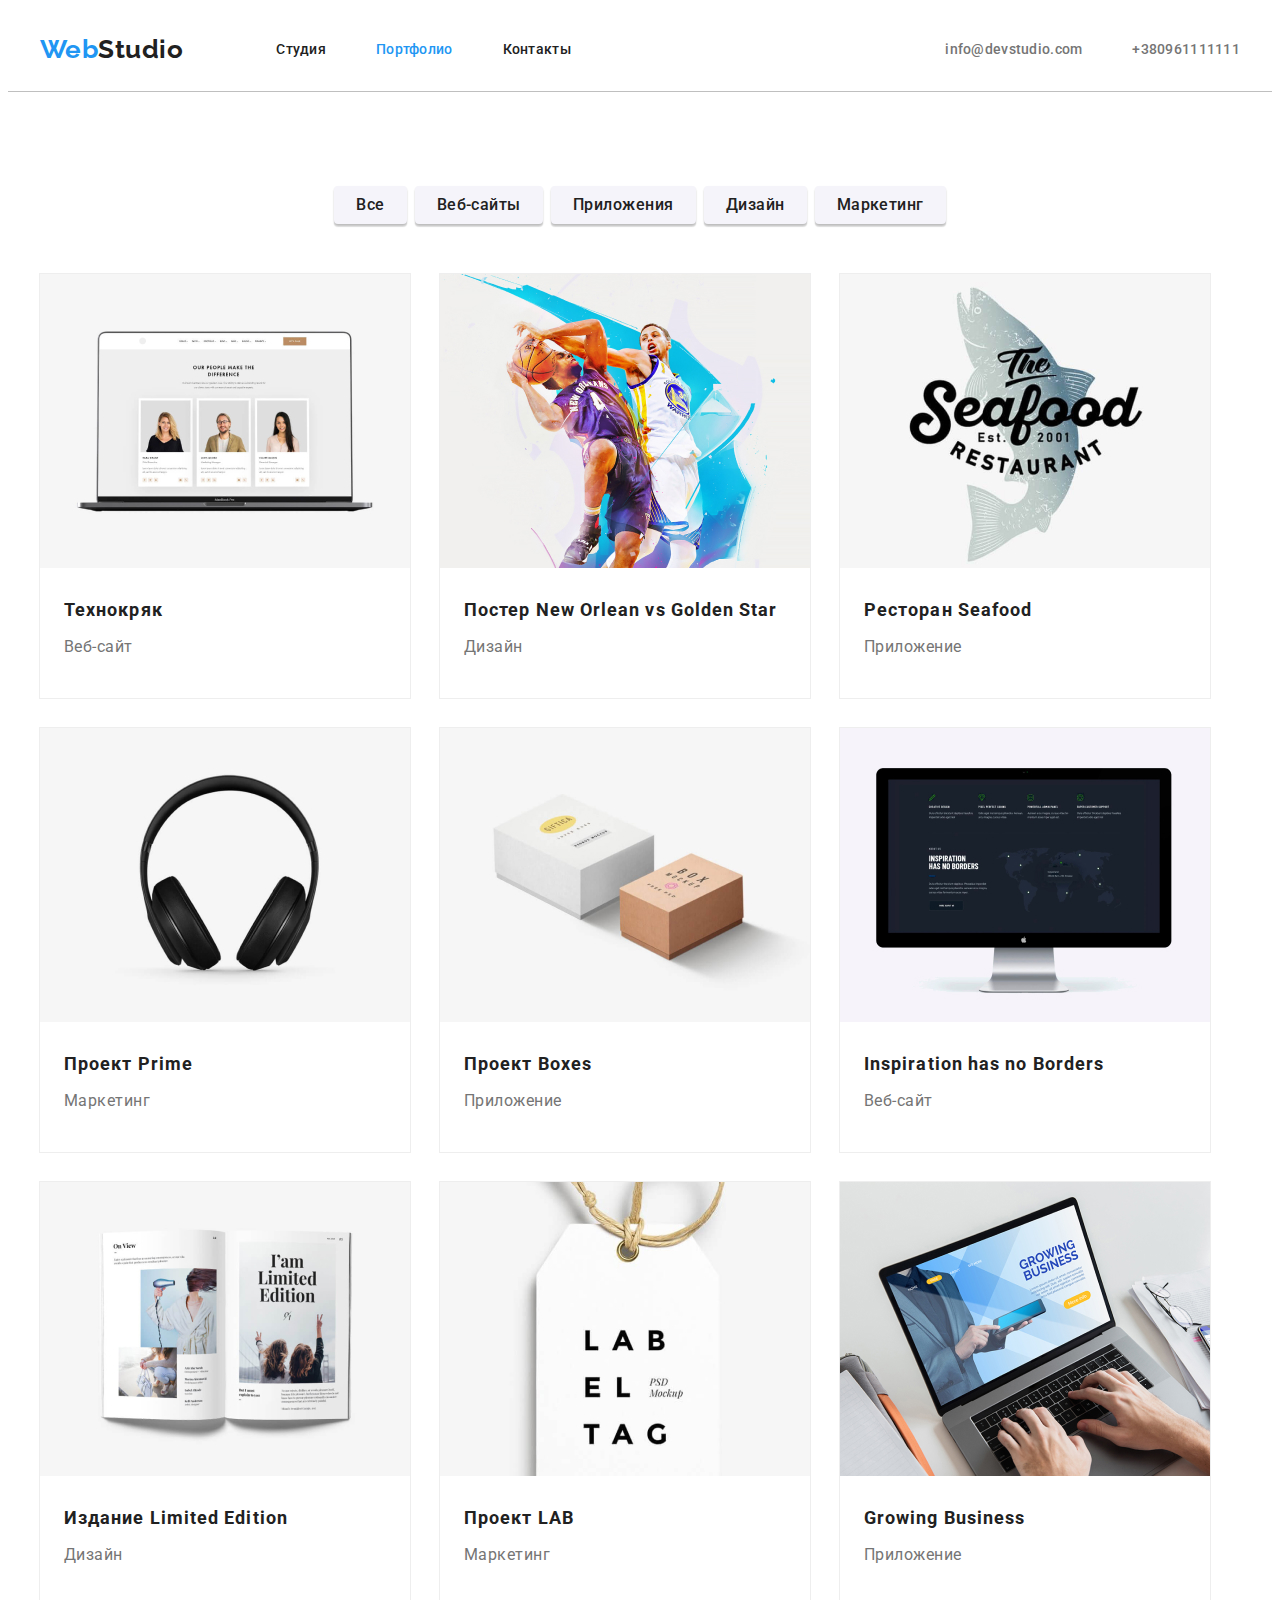
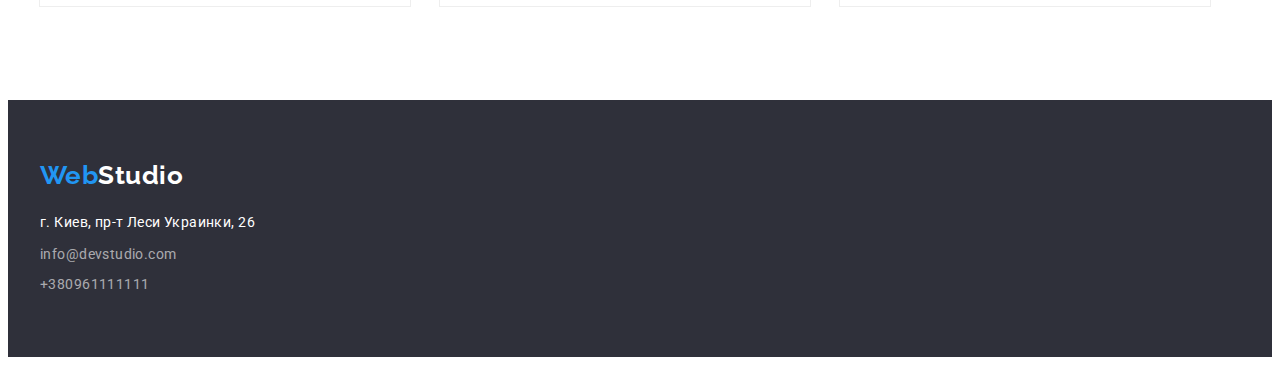
==== portfolio.html @ 25de5cef "start hw4" ====
<!DOCTYPE html>
<html lang="ru">
<head>
    <meta charset="UTF-8">
    <meta name="viewport" content="width=device-width, initial-scale=1.0">
    <title>Document</title>
    <link rel="stylesheet" href="https://cdnjs.cloudflare.com/ajax/libs/modern-normalize/1.0.0/modern-normalize.min.css"
        integrity="sha512-ISS7cAi1PEhQ8jnbJpJZMd29NlhNj4AWYyLOSp2CE/CsHxTCu+r+t0D2yoJudVrd0/8fTVPUVDzY5Tvli75u/g=="
        crossorigin="anonymous" />
    <link rel="preconnect" href="https://fonts.gstatic.com">
    <link href="https://fonts.googleapis.com/css2?family=Raleway:wght@700&family=Roboto:wght@400;500;700;900&display=swap"
        rel="stylesheet">
    
    <link rel="stylesheet" href="./css/styles.css">
</head>
<body>
    <header class="header-container">
        <!-- Navigation container -->
    
        <div class="container-margin">

            <div class="main-nav">

            <nav class="main-nav">
    
    
                <a href="/" class="logo">
                    <p class="">Web<span class="logo-black">Studio</span></p>
                </a>
    
                <ul class="site-nav">
    
                    <li class="item to-logo"><a href="./index.html" class="link"> Студия</a></li>
                    <li class="item"><a href="./portfolio.html" class="link current"> Портфолио</a></li>
                    <li class="item"><a href="" class="link"> Контакты</a></li>
    
                </ul>
    
    
            </nav>
    
            <!-- Contact container -->
            <ul class="site-nav auto-margin">
    
    
                <li class="item">
                    <a class="link text-secondary" href="mailto:info@devstudio.com">info@devstudio.com</a>
    
                </li>
    
                <li class="item">
                    <a class="link text-secondary" href="tel:+380961111111">+380961111111</a>
    
                </li>
    
            </ul>
    
        </div>
        
        </div>
    
    </header>

        <!-- Navigation our work --> 
         
        <main>                                     
        <section class="work-nav">
            <div class="container-portfolio">
                <h1 hidden>Примеры наших проектов</h1>
                
                
                <ul class="navigation">
                    <li class="navigation-page">
                        <button class="nav-title" type="button">Все</button>
                    </li>

                    <li class="navigation-page">
                        <button class="nav-title" type="button"> Веб-сайты</button>
                    </li>

                    <li class="navigation-page">
                    <button class="nav-title" type="button">Приложения</button>
                    </li>

                    <li class="navigation-page">
                        <button class="nav-title" type="button"> Дизайн</button>
                    </li>

                    <li class="navigation-page">
                        <button class="nav-title" type="button">Маркетинг</button>
                    </li>
                    
                </ul>
                
                <!-- examples of work -->
                
                <ul class="examples">
                    <li class="examples-work">
                        <a href="">
                            <img src="./img/portfolio/img1.jpg" alt="Веб-сайт" width="370" height="294">
                            <div class="examples-cont">
                                <h2 class="examples-title">Технокряк</h2>
                                <p class="variety">Веб-сайт</p>
                            </div>
                            <p class="description"></p>
                        </a>
                
                    </li>
                
                    <li class="examples-work">
                        <a href="">
                            <img src="./img/portfolio/img2.jpg" alt="Дизайн постера" width="370" height="294">
                            <div class="examples-cont">
                                <h2 class="examples-title">Постер New Orlean vs Golden Star</h2>
                                <p class="variety">Дизайн</p>
                            </div>
                            <p class="description"></p>
                        </a>
                
                    </li>
                
                    <li class="examples-work">
                        <a href="">
                            <img src="./img/portfolio/img3.jpg" alt="Приложение для ресторана" width="370" height="294">
                            <div class="examples-cont">
                                <h2 class="examples-title">Ресторан Seafood</h2>
                                <p class="variety">Приложение</p>
                            </div>
                            <p class="description"></p>
                        </a>
                
                    </li>
                
                    <li class="examples-work">
                        <a href="">
                            <img src="./img/portfolio/img4.jpg" alt="Маркетинг проект" width="370" height="294">
                            <div class="examples-cont">
                                <h2 class="examples-title">Проект Prime</h2>
                                <p class="variety">Маркетинг</p>
                            </div>
                            <p class="description"></p>
                        </a>
                
                    </li>
                
                    <li class="examples-work">
                        <a href="">
                            <img src="./img/portfolio/img5.jpg" alt="Приложение" width="370" height="294">
                            <div class="examples-cont">
                                <h2 class="examples-title">Проект Boxes</h2>
                                <p class="variety">Приложение</p>
                            </div>
                            <p class="description"></p>
                        </a>
                
                    </li>
                
                    <li class="examples-work">
                        <a href="">
                            <img src="./img/portfolio/img6.jpg" alt="Веб-сайт" width="370" height="294">
                            <div class="examples-cont">
                                <h2 class="examples-title">Inspiration has no Borders</h2>
                                <p class="variety">Веб-сайт</p>
                            </div>
                            <p class="description"></p>
                        </a>
                
                    </li>
                
                    <li class="examples-work">
                        <a href="">
                            <img src="./img/portfolio/img7.jpg" alt="Дизайн издания" width="370" height="294">
                           <div class="examples-cont">
                                <h2 class="examples-title">Издание Limited Edition</h2>
                                <p class="variety">Дизайн</p>
                           </div>
                            <p class="description"></p>
                        </a>
                
                    </li>
                
                    <li class="examples-work">
                        <a href="">
                            <img src="./img/portfolio/img8.jpg" alt="Маркетинг проект" width="370" height="294">
                            <div class="examples-cont">
                                <h2 class="examples-title">Проект LAB</h2>
                                <P class="variety">Маркетинг</P>
                            </div>
                            <p class="description"></p>
                        </a>
                
                    </li>
                
                    <li class="examples-work">
                        <a href="">
                            <img src="./img/portfolio/img9.jpg" alt="Приложение Growing Business" width="370" height="294">
                            <div class="examples-cont">
                                <h2 class="examples-title">Growing Business</h2>
                                <p class="variety">Приложение</p>
                            </div>
                            <p class="description"></p>
                        </a>
                
                    </li>
                
                </ul>

            </div>
                         
        </section>
        </main>

    <footer class="margin-logo">
    
        <div class="container-footer">
    
            <a href="/" class="logo">
                <p class="logotype">Web<span class="logo-white">Studio</span></p>
            </a>
    
            <address class="map-addres"> <a class="link color" href="https://goo.gl/maps/P3N7a8cpFeK4ErDN9"> г. Киев, пр-т
                    Леси Украинки, 26</a>
    
                <ul class="main-addres">
                    <li class="mail-link">
                        <a class="link" href="mailto:info@devstudio.com">info@devstudio.com</a>
                    </li>
    
                    <li class="tell-link">
                        <a class="link" href="tel:+380961111111">+380961111111</a>
                    </li>
                </ul>
    
            </address>
        </div>
    
    </footer>


</body>
</html>
---- css/styles.css ----
/* основний колір заголовків| color: #212121 */
/* масивний текст| color: #757575 */
/* білий колір(фон,герой)| color: #FFFFFF */
/* колір силок| color: #2196F3 */
/* footer color (фон)| background: #2f303a  */
/* our team(фон) |background: #F5F4FA */

:root {
  --main-color-titles-color: #212121;
  --massive-text-color: #757575;
  --white-bg-color: #ffffff;
  --color-forces-color: #2196f3;
  --footer-background-color: #2f303a;
  --our-team: #f5f4fa;
  --main-letter-spacing: 0.03em;
}

body {
  background-color: var(--white-bg-color);
  color: var(--massive-text-color);
  font-family: Roboto, sans-serif;
  letter-spacing: var(--main-letter-spacing);
}

a {
  text-decoration: none;
}

ul {
  list-style: none;
}

.header-container {
  border-bottom: 1px solid rgba(0, 0, 0, 0.25);
}

.main-nav {
  display: flex;
  align-items: center;
}

.container-margin {
  width: 1200px;
  margin-right: auto;
  margin-left: auto;

  padding-left: 15px;
  padding-right: 15px;
}

.container-discharge {
  width: 1200px;
  margin-right: auto;
  margin-left: auto;

  padding-left: 15px;
  padding-right: 15px;
  margin-bottom: 0;
}

.container {
  width: 1200px;
  margin-right: auto;
  margin-left: auto;

  padding-left: 15px;
  padding-right: 15px;
}

/* logo*/

.logo {
  color: var(--color-forces-color);

  font-family: Raleway, sans-serif;
  font-weight: 700;

  font-size: 26px;
  line-height: 1.2;
  text-decoration: none;
  display: flex;
  align-items: center;
}

.logo-black {
  color: var(--main-color-titles-color);
}

.logo-white {
  color: var(--white-bg-color);
}

/*navigate*/

.site-nav .link {
  color: var(--main-color-titles-color);
  text-decoration: none;
  display: block;
  padding-top: 32px;
  padding-bottom: 32px;
}

.site-nav .text-secondary {
  color: var(--massive-text-color);
}

.site-nav .link.current {
  color: var(--color-forces-color);
}

.site-nav {
  padding-left: 0;
}

.site-nav {
  font-weight: 500;
  font-size: 14px;
  line-height: 1.14;
  letter-spacing: 0.02em;
  margin-top: 0;
  margin-bottom: 0;
  display: flex;
}

.site-nav .to-logo {
  margin-left: 93px;
}

.auto-margin {
  margin-left: auto;
}

.site-nav .item + .item {
  margin-left: 50px;
}

.site-nav .link:hover,
.site-nav .link:focus {
  color: var(--color-forces-color);
}

.hero {
  background-color: var(--footer-background-color);
  text-align: center;

  padding-bottom: 94px;
  margin-top: 0;
}

.hero .hero-title {
  color: var(--white-bg-color);

  font-weight: 900;
  font-size: 44px;
  line-height: 1.4;
  letter-spacing: 0.06em;
  margin-top: 0;
  margin-bottom: 0;
}

/*Our advantages */

.container-advantages {
  width: 1200px;
  margin-right: auto;
  margin-left: auto;

  padding-left: 15px;
  padding-right: 15px;
}

.advantages {
  padding-top: 94px;
}

.advantages-list {
  margin-top: 0;
  margin-bottom: 0;
  display: flex;
  padding-left: 0;
}

.advantages-list .advantages-item + .advantages-item {
  margin-left: 30px;
}

.advantages .advantages-title {
  color: var(--main-color-titles-color);
  font-weight: 700;
  font-size: 14px;
  line-height: 1.14;
  margin-top: 0;
  margin-bottom: 10px;
}

.advantages .text {
  font-weight: 400;
  font-size: 14px;
  line-height: 1.7;
  margin-top: 0;
  margin-bottom: 0;
}

/* our work and team*/

.section .section-title {
  color: var(--main-color-titles-color);

  font-weight: 700;
  font-size: 36px;
  line-height: 1.2;
  margin-top: 0;
  margin-bottom: 0;
  text-align: center;
}

.section {
  padding-bottom: 94px;
  padding-top: 94px;
}

.section .out-work {
  margin-top: 0;
  margin-bottom: 50px;
}

.section .team-margin {
  margin-bottom: 50px;
}

.out-work-img .img-work + .img-work {
  margin-left: 30px;
}

.out-work-img {
  display: flex;

  margin-bottom: 0;
  margin-top: 0;
  padding-left: 0;
}

.our-team {
  display: flex;
  margin-top: 0;
  margin-bottom: 0;
  padding-left: 0;
}

.our-team > .team {
  background-color: var(--white-bg-color);
  text-align: center;
  outline: 1px solid rgba(0, 0, 0, 0.25);
}

.our-team .team:not(:last-child) {
  margin-right: 30px;
}

.team .worker {
  padding-bottom: 0;
  padding-top: 0;
}

.background-team {
  background-color: var(--our-team);
}

.team-container {
  margin-bottom: 0;
  width: 1200px;
  margin-right: auto;
  margin-left: auto;

  padding-left: 15px;
  padding-right: 15px;

  background-color: var(--our-team);
}

.section .worker {
  display: block;
  font-weight: 500;
  font-size: 16px;
  line-height: 1.2;
  padding-top: 30px;
}

.section .section-title > .worker {
  padding-top: 30px;
}

.section .profession {
  font-weight: 400;
  font-size: 16px;
  line-height: 1.2;
  margin-top: 0;
  margin-bottom: 0;
  padding-bottom: 30px;
  padding-top: 10px;
}

.our-team .team-cart {
  padding-bottom: 30px;
}

/*portfolio navigate*/

.container-portfolio {
  width: 1200px;
  margin-right: auto;
  margin-left: auto;

  padding-left: 15px;
  padding-right: 15px;
}

.work-nav {
  padding-top: 94px;
  padding-bottom: 94px;
}

.navigation .nav-title {
  color: var(--main-color-titles-color);
  margin-top: 0;
  margin-bottom: 0;
}

.button {
  color: var(--white-bg-color);
  background-color: var(--color-forces-color);
  font-family: inherit;
  border-radius: 4px;

  display: inline-block;
  min-width: 200px;
  text-align: center;
  padding: 10px 32px;
}

.navigation .nav-title:hover,
.navigation .nav-title:focus {
  color: var(--white-bg-color);
  background-color: var(--color-forces-color);
}

.navigation .nav-title {
  font-family: inherit;

  font-weight: 500;
  font-size: 16px;
  line-height: 1.6;
  text-align: center;
  letter-spacing: var(--main-letter-spacing);

  border-radius: 4px;
  padding: 6px 22px;
  background-color: var(--our-team);
  border: transparent;
  box-shadow: 0px 3px 1px rgba(0, 0, 0, 0.1), 0px 1px 2px rgba(0, 0, 0, 0.08),
    0px 2px 2px rgba(0, 0, 0, 0.12);
}

.navigation .navigation-page:not(:last-child) {
  margin-right: 8px;
}

.navigation {
  margin-top: 0;
  margin-bottom: 50px;
  display: flex;
  justify-content: center;
  text-align: center;
  padding-bottom: 0;
  padding-left: 0;
}

/*examples*/

.examples .examples-title {
  color: var(--main-color-titles-color);

  font-weight: 700;
  font-size: 18px;
  line-height: 2;
  letter-spacing: 0.06em;
  margin-top: 0;
  margin-bottom: 0;
  padding-bottom: 4px;
}

.examples {
  margin-top: 0;
  margin-bottom: 0;
  padding-left: 0;
  display: flex;
  flex-wrap: wrap;
}

.examples .examples-work {
  margin-right: 30px;
  margin-bottom: 30px;
  outline: 1px solid #eeeeee;
}

.examples .examples-work:hover,
.examples .examples-work:focus {
  color: #757575;
  box-shadow: 0px 1px 1px rgba(0, 0, 0, 0.12), 0px 4px 4px rgba(0, 0, 0, 0.06),
    1px 4px 6px rgba(0, 0, 0, 0.16);
}

.examples-work:nth-child(3n) {
  margin-right: 0;
}

.examples-work:nth-last-child(-n + 3) {
  margin-bottom: 0;
}

.examples .variety {
  color: var(--massive-text-color);

  font-weight: 400;
  font-size: 16px;
  line-height: 1.87;
  margin-top: 0;
  margin-bottom: 0;
}

.examples-cont {
  padding: 20px 24px;
}

/* footer*/

footer {
  background-color: var(--footer-background-color);
  padding-bottom: 60px;
  padding-top: 60px;
}

.container-footer {
  width: 1200px;
  margin-right: auto;
  margin-left: auto;

  padding-left: 15px;
  padding-right: 15px;
  margin-bottom: 0;
}

.logotype {
  margin-top: 0;
  margin-bottom: 20px;
  padding-bottom: 0;
  padding-top: 0;
}

.main-addres {
  margin-top: 0;
  margin-bottom: 0;
  padding-left: 0;
}

.main-addres .mail-link {
  margin-bottom: 6px;
  margin-top: 9px;
}

.main-addres .tell-link {
  padding-bottom: 0;
  margin-bottom: 0;
}

footer .link {
  color: rgba(255, 255, 255, 0.6);
  font-style: normal;
  font-size: 14px;
  line-height: 1.7;
  letter-spacing: var(--main-letter-spacing);
}

footer .link:hover,
footer .link:focus {
  color: var(--color-forces-color);
}

footer .link.color {
  color: var(--white-bg-color);
  padding-bottom: 0;
}
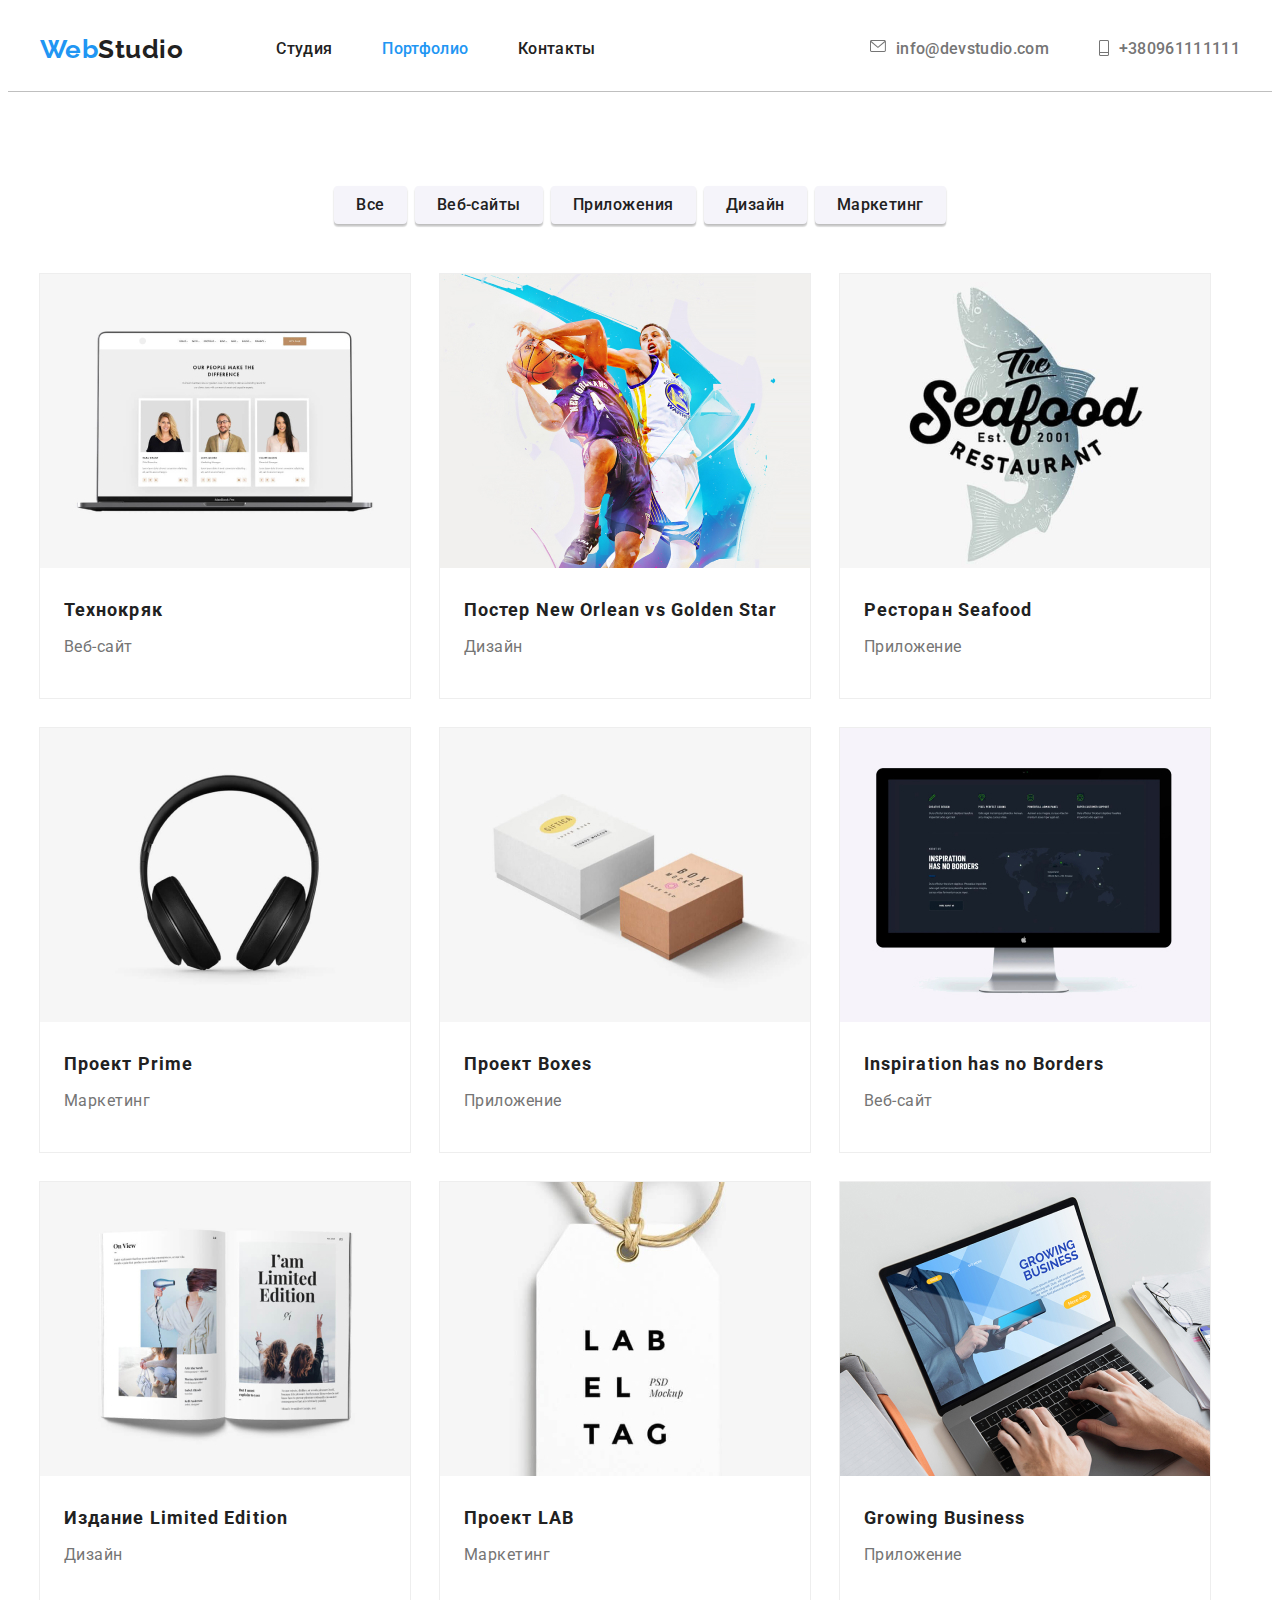
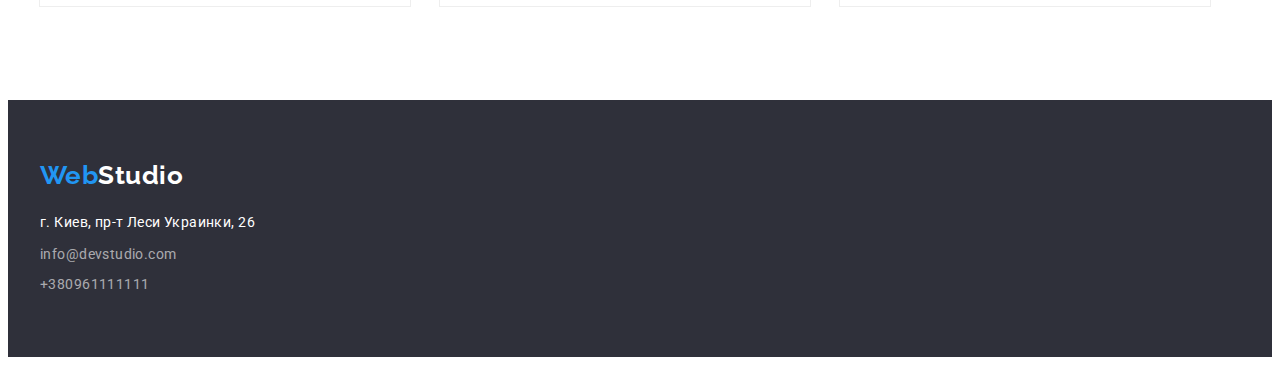
==== commit b3d1f6bf: "силки на соц.сєті в футері" ====
--- a/portfolio.html
+++ b/portfolio.html
@@ -40,19 +40,31 @@
             </nav>
     
             <!-- Contact container -->
-            <ul class="site-nav auto-margin">
-    
-    
-                <li class="item">
-                    <a class="link text-secondary" href="mailto:info@devstudio.com">info@devstudio.com</a>
-    
+            <ul class="site-nav auto-margin ">
+            
+            
+                <li class="item icon">
+                    <a class="link text-secondary icon-maill " href="mailto:info@devstudio.com">
+                        <svg class="maill">
+            
+                            <use href="./img/symbol-defs.svg#icon-mail">
+            
+                            </use>
+                        </svg>info@devstudio.com</a>
+            
                 </li>
-    
-                <li class="item">
-                    <a class="link text-secondary" href="tel:+380961111111">+380961111111</a>
-    
+            
+                <li class="item icon">
+                    <a class="link text-secondary icon-tel" href="tel:+380961111111">
+                        <svg class="tel">
+            
+                            <use href="./img/symbol-defs.svg#icon-tell">
+            
+                            </use>
+                        </svg>+380961111111</a>
+            
                 </li>
-    
+            
             </ul>
     
         </div>
--- a/css/styles.css
+++ b/css/styles.css
@@ -114,7 +114,7 @@
 
 .site-nav {
   font-weight: 500;
-  font-size: 14px;
+  font-size: 16px;
   line-height: 1.14;
   letter-spacing: 0.02em;
   margin-top: 0;
@@ -134,10 +134,53 @@
   margin-left: 50px;
 }
 
-.site-nav .link:hover,
-.site-nav .link:focus {
+.link:hover,
+.link:focus {
   color: var(--color-forces-color);
 }
+
+.icon-maill {
+  content: '';
+
+  display: flex;
+  position: relative;
+}
+
+.maill {
+  height: 12px;
+  width: 16px;
+  fill: #757575;
+  margin-right: 10px;
+}
+
+.maill:hover,
+.maill:focus {
+  fill: var(--color-forces-color);
+}
+
+.icon-tel {
+  content: '';
+  display: inline-flex;
+  position: relative;
+}
+
+.tel {
+  height: 16px;
+  width: 10px;
+  margin-right: 10px;
+  fill: #757575;
+}
+
+.tel:hover {
+  fill: var(--color-forces-color);
+}
+
+.item .link {
+  display: flex;
+  justify-content: center;
+}
+
+/* HERO */
 
 .hero {
   background-color: var(--footer-background-color);
@@ -145,6 +188,21 @@
 
   padding-bottom: 94px;
   margin-top: 0;
+
+  min-width: 1600px;
+  min-height: 600px;
+  margin-left: auto;
+  margin-right: auto;
+
+  background-image: linear-gradient(
+      rgba(47, 48, 58, 0.4),
+      rgba(47, 48, 58, 0.4)
+    ),
+    url(../img/hero/hero.jpg);
+
+  background-repeat: no-repeat;
+  background-size: cover;
+  background-position: center;
 }
 
 .hero .hero-title {
@@ -156,6 +214,7 @@
   letter-spacing: 0.06em;
   margin-top: 0;
   margin-bottom: 0;
+  padding-top: 200px;
 }
 
 /*Our advantages */
@@ -201,6 +260,24 @@
   margin-bottom: 0;
 }
 
+.icon-advantages {
+  content: '';
+  display: flex;
+  width: 270px;
+  height: 120px;
+  align-items: center;
+  justify-content: center;
+
+  background-color: #f5f4fa;
+  margin-bottom: 30px;
+  border-radius: 4px;
+}
+
+.icom-svg {
+  width: 70px;
+  height: 70px;
+}
+
 /* our work and team*/
 
 .section .section-title {
@@ -251,6 +328,9 @@
   background-color: var(--white-bg-color);
   text-align: center;
   outline: 1px solid rgba(0, 0, 0, 0.25);
+  box-shadow: 0px 1px 3px rgba(0, 0, 0, 0.12), 0px 1px 1px rgba(0, 0, 0, 0.14),
+    0px 2px 1px rgba(0, 0, 0, 0.2);
+  border-radius: 0px 0px 4px 4px;
 }
 
 .our-team .team:not(:last-child) {
@@ -296,12 +376,118 @@
   line-height: 1.2;
   margin-top: 0;
   margin-bottom: 0;
-  padding-bottom: 30px;
+
   padding-top: 10px;
 }
 
 .our-team .team-cart {
   padding-bottom: 30px;
+}
+
+.social {
+  padding: 0;
+  padding-top: 16px;
+  padding-bottom: 30px;
+  display: inline-flex;
+}
+
+.social-link {
+  content: '';
+  display: inline-flex;
+  align-items: center;
+  justify-content: center;
+  width: 44px;
+  height: 44px;
+  background-color: var(--white-bg-color);
+  border-radius: 50%;
+}
+
+.social-icon {
+  width: 20px;
+  height: 20px;
+  fill: #afb1b8;
+}
+
+.social-icon:hover,
+.social-icon:focus {
+  fill: var(--white-bg-color);
+}
+
+.social-link:hover,
+.social-link:focus {
+  background-color: var(--color-forces-color);
+}
+
+.team-link:not(:last-child) {
+  margin-right: 10px;
+}
+
+/* CLIENTS */
+
+.clients {
+  padding-left: 0;
+  margin-bottom: 0;
+  margin-top: 0;
+  display: inline-flex;
+}
+
+.client-item {
+  margin-top: 50px;
+  border: 1px solid #afb1b8;
+  border-radius: 4px;
+}
+
+.client-item:hover {
+  border-color: var(--color-forces-color);
+}
+
+.one-client {
+  width: 170px;
+  height: 90px;
+  content: '';
+  display: flex;
+  justify-content: center;
+  align-items: center;
+}
+
+.client-logo {
+  height: 49.226806640625px;
+  width: 44.269989013671875px;
+  fill: #afb1b8;
+}
+
+.two-size {
+  height: 52px;
+  width: 40px;
+}
+
+.three-size {
+  height: 42.6015625px;
+  width: 41px;
+}
+
+.four-size {
+  height: 42.02392578125px;
+  width: 79.65714263916016px;
+}
+
+.five-size {
+  height: 47px;
+  width: 59px;
+}
+
+.six-size {
+  height: 45.440185546875px;
+  width: 88.4844970703125px;
+}
+
+.client-logo:hover,
+.client-logo:focus {
+  fill: var(--color-forces-color);
+}
+
+.clients .client-item:not(:last-child) {
+  margin-right: 30px;
 }
 
 /*portfolio navigate*/
@@ -481,6 +667,43 @@
   letter-spacing: var(--main-letter-spacing);
 }
 
+.our-social-link {
+  /* font-family: Roboto; */
+
+  font-weight: 700;
+  font-size: 14px;
+  line-height: 1.14;
+  letter-spacing: 0.03em;
+  color: #ffffff;
+}
+
+.webstydio-social-list {
+  padding: 0;
+  margin-top: 0;
+  margin-bottom: 0;
+  display: flex;
+}
+
+.webstydio-link {
+  content: '';
+  display: inline-flex;
+  align-items: center;
+  justify-content: center;
+  width: 44px;
+  height: 44px;
+  background-color: rgba(255, 255, 255, 0.1);
+  border-radius: 50%;
+}
+
+.webstydio-link:hover,
+.webstydio-link:focus {
+  background-color: var(--color-forces-color);
+}
+
+.webstydio-item:not(:last-child) {
+  margin-right: 10px;
+}
+
 footer .link:hover,
 footer .link:focus {
   color: var(--color-forces-color);
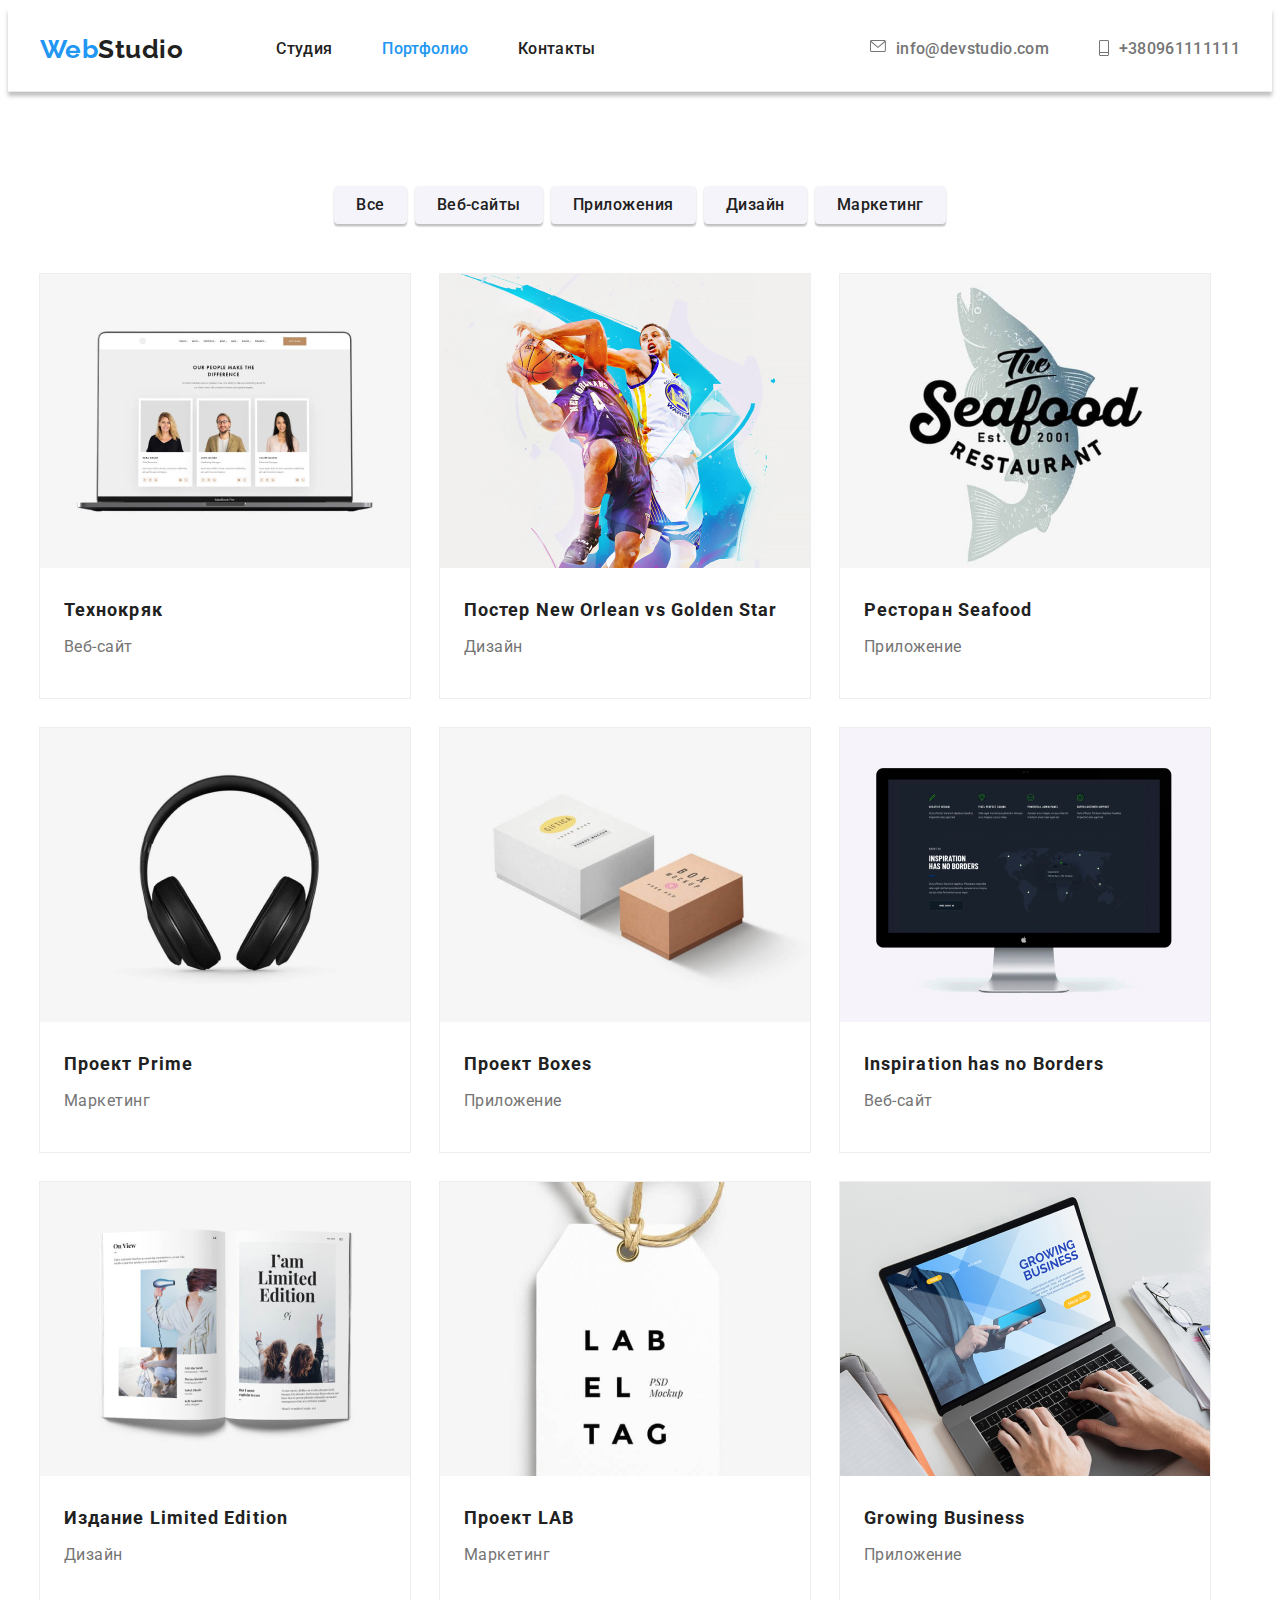
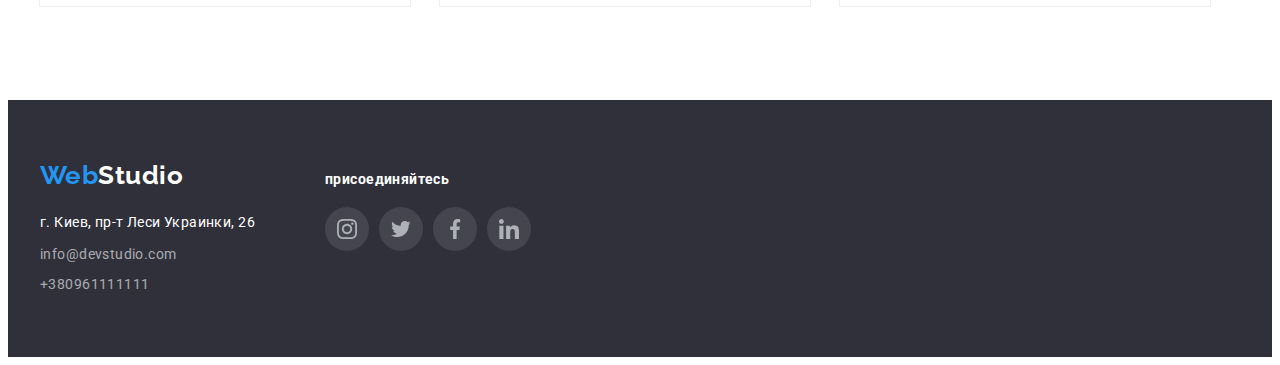
==== commit 4bd17459: "ніби все працює)" ====
--- a/portfolio.html
+++ b/portfolio.html
@@ -222,31 +222,73 @@
         </section>
         </main>
 
-    <footer class="margin-logo">
-    
-        <div class="container-footer">
-    
+<footer class="main-footer">
+
+    <div class="container-footer">
+        <address class="map-addres">
             <a href="/" class="logo">
                 <p class="logotype">Web<span class="logo-white">Studio</span></p>
             </a>
-    
-            <address class="map-addres"> <a class="link color" href="https://goo.gl/maps/P3N7a8cpFeK4ErDN9"> г. Киев, пр-т
-                    Леси Украинки, 26</a>
-    
-                <ul class="main-addres">
-                    <li class="mail-link">
-                        <a class="link" href="mailto:info@devstudio.com">info@devstudio.com</a>
-                    </li>
-    
-                    <li class="tell-link">
-                        <a class="link" href="tel:+380961111111">+380961111111</a>
-                    </li>
-                </ul>
-    
-            </address>
+
+            <a class="link color" href="https://goo.gl/maps/P3N7a8cpFeK4ErDN9"> г. Киев, пр-т Леси Украинки, 26</a>
+
+            <ul class="main-addres">
+                <li class="mail-link">
+                    <a class="link" href="mailto:info@devstudio.com">info@devstudio.com</a>
+                </li>
+
+                <li class="tell-link">
+                    <a class="link" href="tel:+380961111111">+380961111111</a>
+                </li>
+            </ul>
+
+        </address>
+        <div class="webstudio-cont">
+            <p class="our-social-link">присоединяйтесь</p>
+
+
+            <ul class="webstydio-social-list">
+                <li class="webstydio-item">
+                    <a class="webstydio-link" href="">
+                        <svg class="social-icon">
+                            <use href="./img/symbol-defs.svg#icon-instagram">
+
+                            </use>
+                        </svg>
+                    </a>
+                </li>
+                <li class="webstydio-item">
+                    <a class="webstydio-link" href="">
+                        <svg class="social-icon">
+                            <use href="./img/symbol-defs.svg#icon-twiter">
+
+                            </use>
+                        </svg>
+                    </a>
+                </li>
+                <li class="webstydio-item">
+                    <a class="webstydio-link" href="">
+                        <svg class="social-icon">
+                            <use href="./img/symbol-defs.svg#icon-facebook">
+
+                            </use>
+                        </svg>
+                    </a>
+                </li>
+                <li class="webstydio-item">
+                    <a class="webstydio-link" href="">
+                        <svg class="social-icon">
+                            <use href="./img/symbol-defs.svg#icon-linkedin">
+
+                            </use>
+                        </svg>
+                    </a>
+                </li>
+            </ul>
         </div>
-    
-    </footer>
+    </div>
+
+</footer>
 
 
 </body>
--- a/css/styles.css
+++ b/css/styles.css
@@ -31,7 +31,8 @@
 }
 
 .header-container {
-  border-bottom: 1px solid rgba(0, 0, 0, 0.25);
+  border-bottom: 1px solid #ececec;
+  box-shadow: 0px 4px 4px rgba(0, 0, 0, 0.25);
 }
 
 .main-nav {
@@ -80,6 +81,7 @@
   text-decoration: none;
   display: flex;
   align-items: center;
+  font-style: normal;
 }
 
 .logo-black {
@@ -153,8 +155,8 @@
   margin-right: 10px;
 }
 
-.maill:hover,
-.maill:focus {
+.link:hover .maill,
+.link:focus .maill {
   fill: var(--color-forces-color);
 }
 
@@ -171,7 +173,8 @@
   fill: #757575;
 }
 
-.tel:hover {
+.link:hover .tel,
+.link:focus .tel {
   fill: var(--color-forces-color);
 }
 
@@ -408,8 +411,8 @@
   fill: #afb1b8;
 }
 
-.social-icon:hover,
-.social-icon:focus {
+.social-link:hover .social-icon,
+.social-link:focus .social-icon {
   fill: var(--white-bg-color);
 }
 
@@ -437,7 +440,8 @@
   border-radius: 4px;
 }
 
-.client-item:hover {
+.client-item:hover,
+.client-item:focus {
   border-color: var(--color-forces-color);
 }
 
@@ -481,8 +485,8 @@
   width: 88.4844970703125px;
 }
 
-.client-logo:hover,
-.client-logo:focus {
+.client-item:hover .client-logo,
+.client-item:focus .client-logo {
   fill: var(--color-forces-color);
 }
 
@@ -667,20 +671,31 @@
   letter-spacing: var(--main-letter-spacing);
 }
 
+.container-footer {
+  display: flex;
+  align-items: baseline;
+}
+
+.webstudio-cont {
+  padding-left: 70px;
+}
+
 .our-social-link {
-  /* font-family: Roboto; */
+  font-family: Roboto;
 
   font-weight: 700;
   font-size: 14px;
   line-height: 1.14;
   letter-spacing: 0.03em;
   color: #ffffff;
+  margin-top: 0;
+  margin-bottom: 0;
 }
 
 .webstydio-social-list {
-  padding: 0;
-  margin-top: 0;
-  margin-bottom: 0;
+  margin-bottom: 0;
+  margin-top: 20px;
+  padding-left: 0;
   display: flex;
 }
 
@@ -700,6 +715,11 @@
   background-color: var(--color-forces-color);
 }
 
+.webstydio-link:hover .social-icon,
+.webstydio-link:focus .social-icon {
+  fill: var(--white-bg-color);
+}
+
 .webstydio-item:not(:last-child) {
   margin-right: 10px;
 }
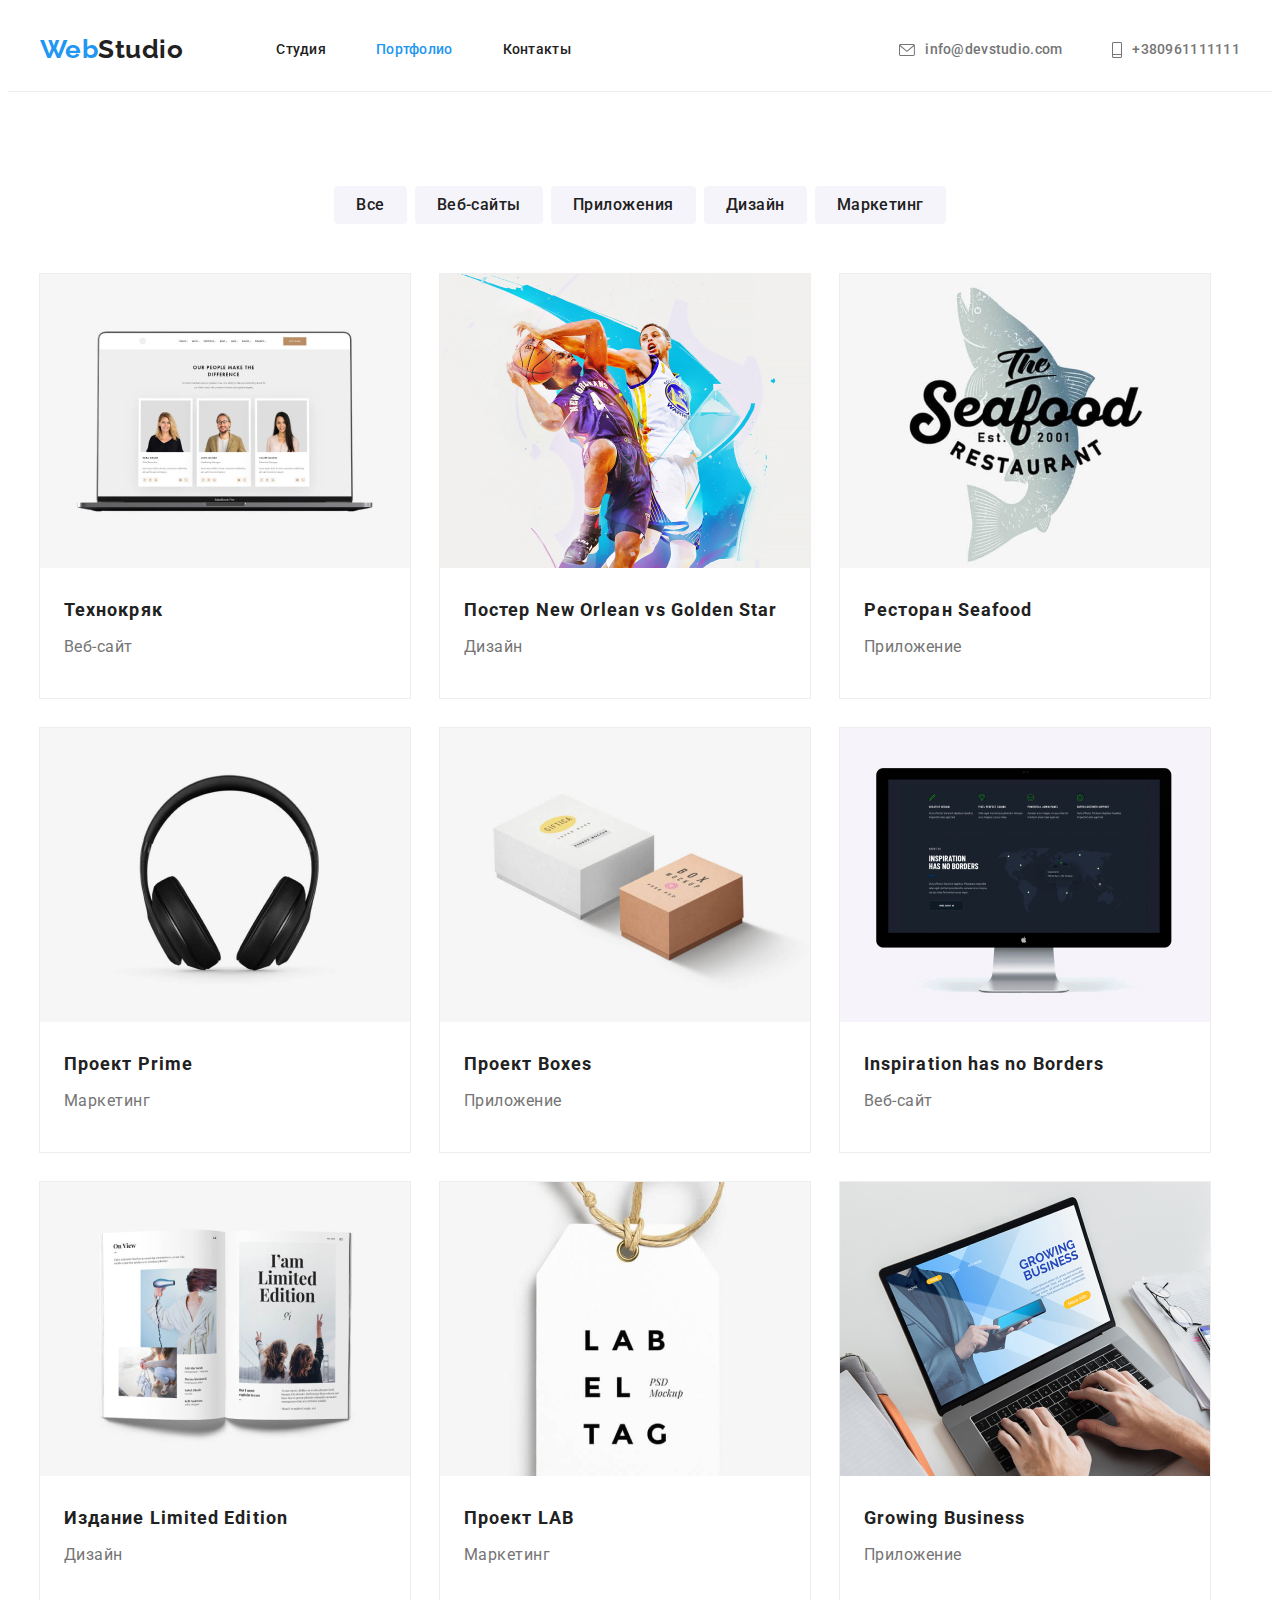
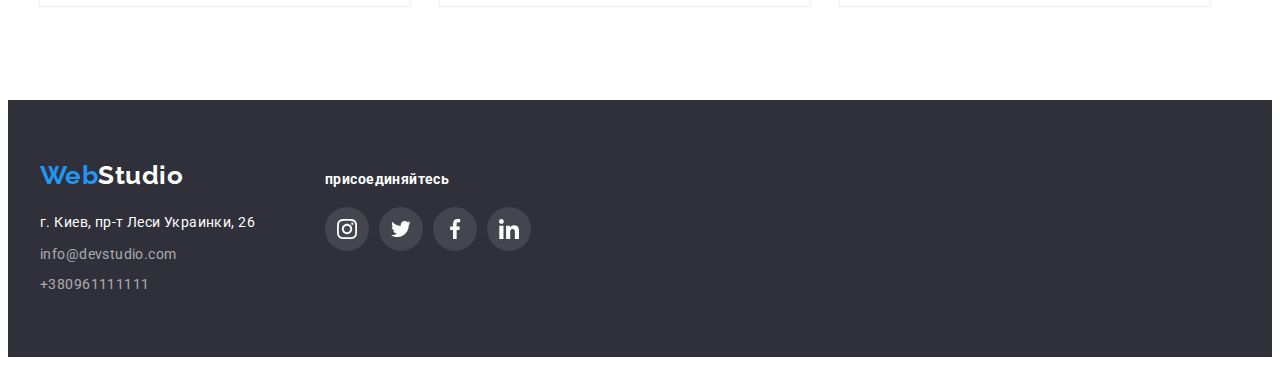
==== commit fbf7307c: "недогляділа" ====
--- a/portfolio.html
+++ b/portfolio.html
@@ -250,7 +250,7 @@
             <ul class="webstydio-social-list">
                 <li class="webstydio-item">
                     <a class="webstydio-link" href="">
-                        <svg class="social-icon">
+                        <svg class="social-icon-footer">
                             <use href="./img/symbol-defs.svg#icon-instagram">
 
                             </use>
@@ -259,7 +259,7 @@
                 </li>
                 <li class="webstydio-item">
                     <a class="webstydio-link" href="">
-                        <svg class="social-icon">
+                        <svg class="social-icon-footer">
                             <use href="./img/symbol-defs.svg#icon-twiter">
 
                             </use>
@@ -268,7 +268,7 @@
                 </li>
                 <li class="webstydio-item">
                     <a class="webstydio-link" href="">
-                        <svg class="social-icon">
+                        <svg class="social-icon-footer">
                             <use href="./img/symbol-defs.svg#icon-facebook">
 
                             </use>
@@ -277,7 +277,7 @@
                 </li>
                 <li class="webstydio-item">
                     <a class="webstydio-link" href="">
-                        <svg class="social-icon">
+                        <svg class="social-icon-footer">
                             <use href="./img/symbol-defs.svg#icon-linkedin">
 
                             </use>
--- a/css/styles.css
+++ b/css/styles.css
@@ -32,7 +32,6 @@
 
 .header-container {
   border-bottom: 1px solid #ececec;
-  box-shadow: 0px 4px 4px rgba(0, 0, 0, 0.25);
 }
 
 .main-nav {
@@ -116,7 +115,7 @@
 
 .site-nav {
   font-weight: 500;
-  font-size: 16px;
+  font-size: 14px;
   line-height: 1.14;
   letter-spacing: 0.02em;
   margin-top: 0;
@@ -181,6 +180,7 @@
 .item .link {
   display: flex;
   justify-content: center;
+  align-items: center;
 }
 
 /* HERO */
@@ -192,8 +192,8 @@
   padding-bottom: 94px;
   margin-top: 0;
 
-  min-width: 1600px;
-  min-height: 600px;
+  max-width: 1600px;
+  max-height: 600px;
   margin-left: auto;
   margin-right: auto;
 
@@ -532,6 +532,8 @@
 .navigation .nav-title:focus {
   color: var(--white-bg-color);
   background-color: var(--color-forces-color);
+  box-shadow: 0px 3px 1px rgba(0, 0, 0, 0.1), 0px 1px 2px rgba(0, 0, 0, 0.08),
+    0px 2px 2px rgba(0, 0, 0, 0.12);
 }
 
 .navigation .nav-title {
@@ -547,8 +549,6 @@
   padding: 6px 22px;
   background-color: var(--our-team);
   border: transparent;
-  box-shadow: 0px 3px 1px rgba(0, 0, 0, 0.1), 0px 1px 2px rgba(0, 0, 0, 0.08),
-    0px 2px 2px rgba(0, 0, 0, 0.12);
 }
 
 .navigation .navigation-page:not(:last-child) {
@@ -710,6 +710,12 @@
   border-radius: 50%;
 }
 
+.social-icon-footer {
+  width: 20px;
+  height: 20px;
+  fill: #ffffff;
+}
+
 .webstydio-link:hover,
 .webstydio-link:focus {
   background-color: var(--color-forces-color);
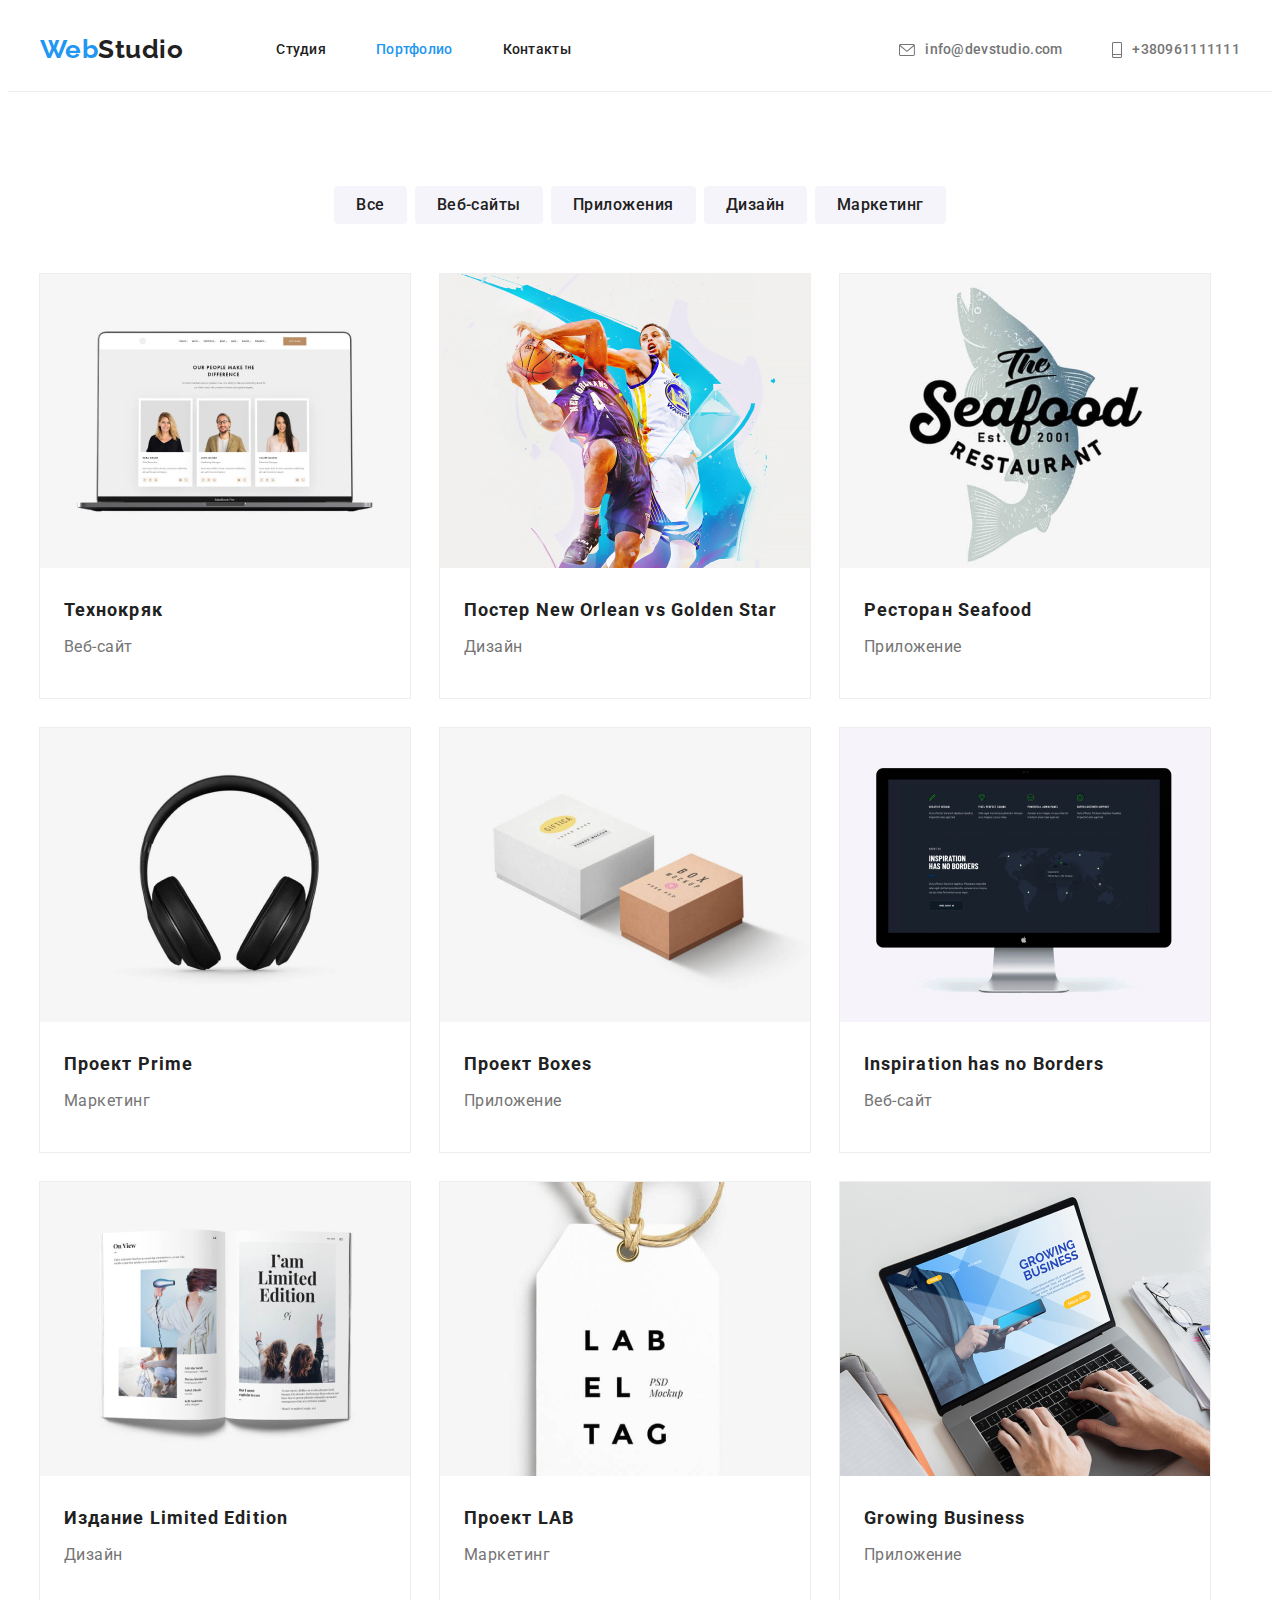
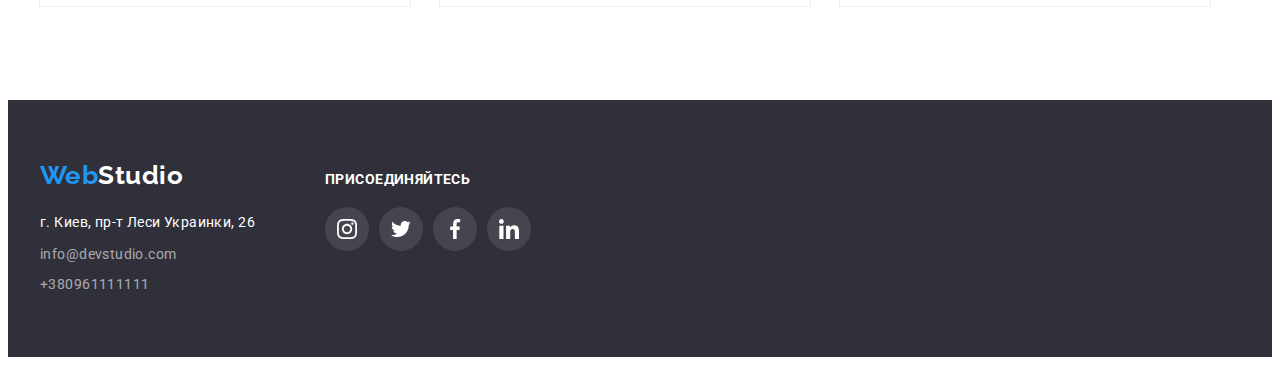
==== commit 7771e1cd: "2" ====
--- a/portfolio.html
+++ b/portfolio.html
@@ -244,7 +244,7 @@
 
         </address>
         <div class="webstudio-cont">
-            <p class="our-social-link">присоединяйтесь</p>
+            <p class="our-social-link">ПРИСОЕДИНЯЙТЕСЬ</p>
 
 
             <ul class="webstydio-social-list">
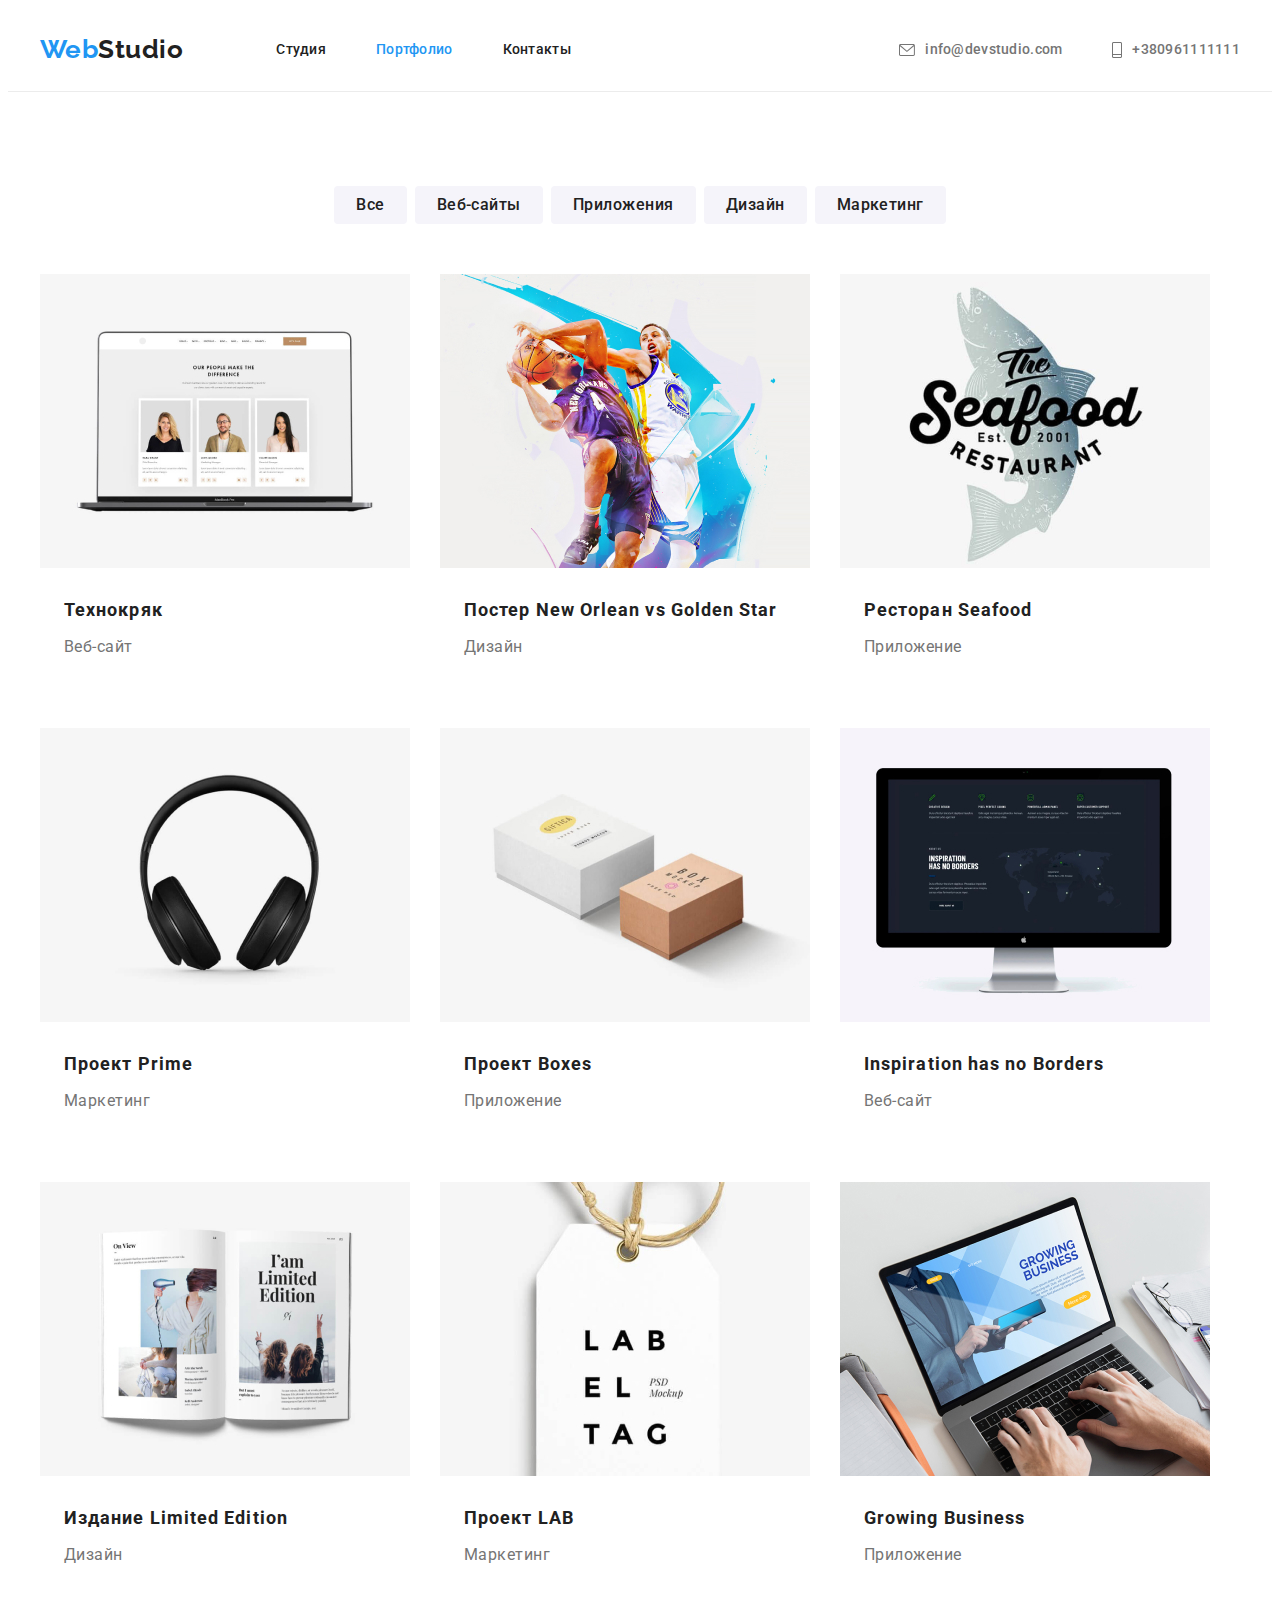
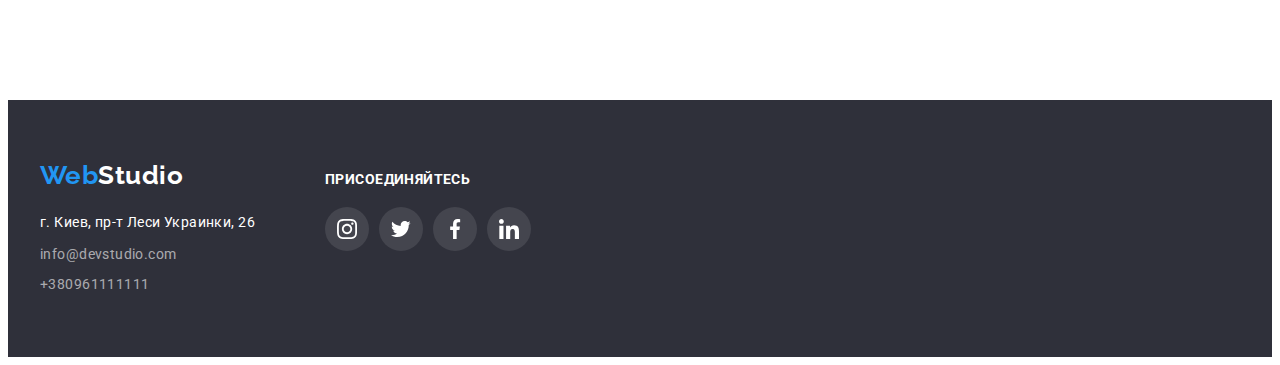
==== commit 42c9f732: "правки після перевірки 2" ====
--- a/portfolio.html
+++ b/portfolio.html
@@ -24,7 +24,7 @@
             <nav class="main-nav">
     
     
-                <a href="/" class="logo">
+                <a href="./index.html" class="logo">
                     <p class="">Web<span class="logo-black">Studio</span></p>
                 </a>
     
@@ -108,7 +108,8 @@
                 
                 <ul class="examples">
                     <li class="examples-work">
-                        <a href="">
+                        
+                        <a class="examples-focus" href="">
                             <img src="./img/portfolio/img1.jpg" alt="Веб-сайт" width="370" height="294">
                             <div class="examples-cont">
                                 <h2 class="examples-title">Технокряк</h2>
@@ -116,11 +117,11 @@
                             </div>
                             <p class="description"></p>
                         </a>
-                
-                    </li>
-                
-                    <li class="examples-work">
-                        <a href="">
+                     
+                    </li>
+                
+                    <li class="examples-work">
+                        <a class="examples-focus" href="">
                             <img src="./img/portfolio/img2.jpg" alt="Дизайн постера" width="370" height="294">
                             <div class="examples-cont">
                                 <h2 class="examples-title">Постер New Orlean vs Golden Star</h2>
@@ -132,7 +133,7 @@
                     </li>
                 
                     <li class="examples-work">
-                        <a href="">
+                        <a class="examples-focus" href="">
                             <img src="./img/portfolio/img3.jpg" alt="Приложение для ресторана" width="370" height="294">
                             <div class="examples-cont">
                                 <h2 class="examples-title">Ресторан Seafood</h2>
@@ -144,7 +145,7 @@
                     </li>
                 
                     <li class="examples-work">
-                        <a href="">
+                        <a class="examples-focus" href="">
                             <img src="./img/portfolio/img4.jpg" alt="Маркетинг проект" width="370" height="294">
                             <div class="examples-cont">
                                 <h2 class="examples-title">Проект Prime</h2>
@@ -156,7 +157,7 @@
                     </li>
                 
                     <li class="examples-work">
-                        <a href="">
+                        <a class="examples-focus" href="">
                             <img src="./img/portfolio/img5.jpg" alt="Приложение" width="370" height="294">
                             <div class="examples-cont">
                                 <h2 class="examples-title">Проект Boxes</h2>
@@ -168,7 +169,7 @@
                     </li>
                 
                     <li class="examples-work">
-                        <a href="">
+                        <a class="examples-focus" href="">
                             <img src="./img/portfolio/img6.jpg" alt="Веб-сайт" width="370" height="294">
                             <div class="examples-cont">
                                 <h2 class="examples-title">Inspiration has no Borders</h2>
@@ -180,7 +181,7 @@
                     </li>
                 
                     <li class="examples-work">
-                        <a href="">
+                        <a class="examples-focus" href="">
                             <img src="./img/portfolio/img7.jpg" alt="Дизайн издания" width="370" height="294">
                            <div class="examples-cont">
                                 <h2 class="examples-title">Издание Limited Edition</h2>
@@ -192,7 +193,7 @@
                     </li>
                 
                     <li class="examples-work">
-                        <a href="">
+                        <a class="examples-focus" href="">
                             <img src="./img/portfolio/img8.jpg" alt="Маркетинг проект" width="370" height="294">
                             <div class="examples-cont">
                                 <h2 class="examples-title">Проект LAB</h2>
@@ -204,7 +205,7 @@
                     </li>
                 
                     <li class="examples-work">
-                        <a href="">
+                        <a class="examples-focus" href="">
                             <img src="./img/portfolio/img9.jpg" alt="Приложение Growing Business" width="370" height="294">
                             <div class="examples-cont">
                                 <h2 class="examples-title">Growing Business</h2>
--- a/css/styles.css
+++ b/css/styles.css
@@ -189,7 +189,7 @@
   background-color: var(--footer-background-color);
   text-align: center;
 
-  padding-bottom: 94px;
+  padding-bottom: 200px;
   margin-top: 0;
 
   max-width: 1600px;
@@ -440,11 +440,6 @@
   border-radius: 4px;
 }
 
-.client-item:hover,
-.client-item:focus {
-  border-color: var(--color-forces-color);
-}
-
 .one-client {
   width: 170px;
   height: 90px;
@@ -485,9 +480,14 @@
   width: 88.4844970703125px;
 }
 
-.client-item:hover .client-logo,
-.client-item:focus .client-logo {
+.one-client:hover .client-logo,
+.one-client:focus .client-logo {
   fill: var(--color-forces-color);
+}
+
+.client-item:hover,
+.client-item:focus {
+  border-color: var(--color-forces-color);
 }
 
 .clients .client-item:not(:last-child) {
@@ -587,15 +587,19 @@
   flex-wrap: wrap;
 }
 
-.examples .examples-work {
+.examples-work {
   margin-right: 30px;
   margin-bottom: 30px;
-  outline: 1px solid #eeeeee;
-}
-
-.examples .examples-work:hover,
-.examples .examples-work:focus {
-  color: #757575;
+}
+
+.examples-focus {
+  display: block;
+  margin-right: 0;
+  /* outline: 1px solid #eeeeee; */
+}
+
+.examples-focus:hover,
+.examples-focus:focus {
   box-shadow: 0px 1px 1px rgba(0, 0, 0, 0.12), 0px 4px 4px rgba(0, 0, 0, 0.06),
     1px 4px 6px rgba(0, 0, 0, 0.16);
 }
